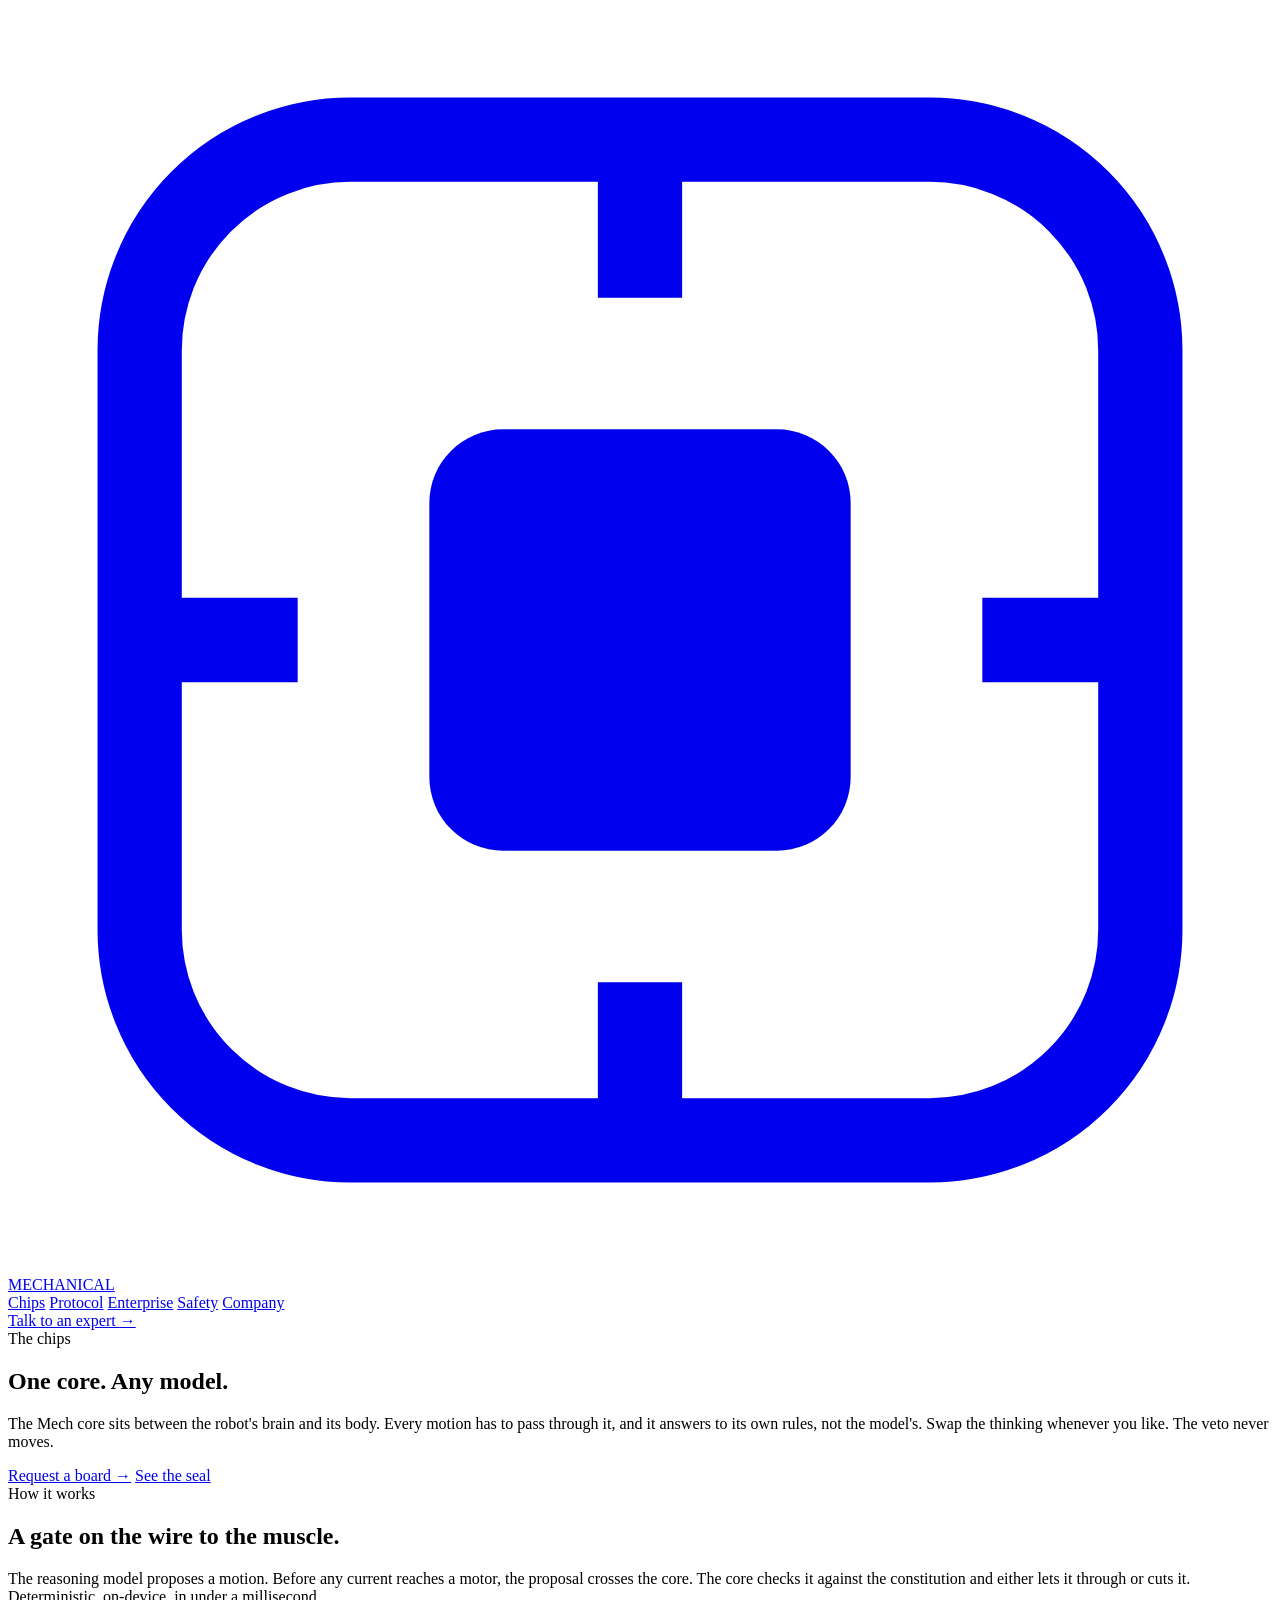
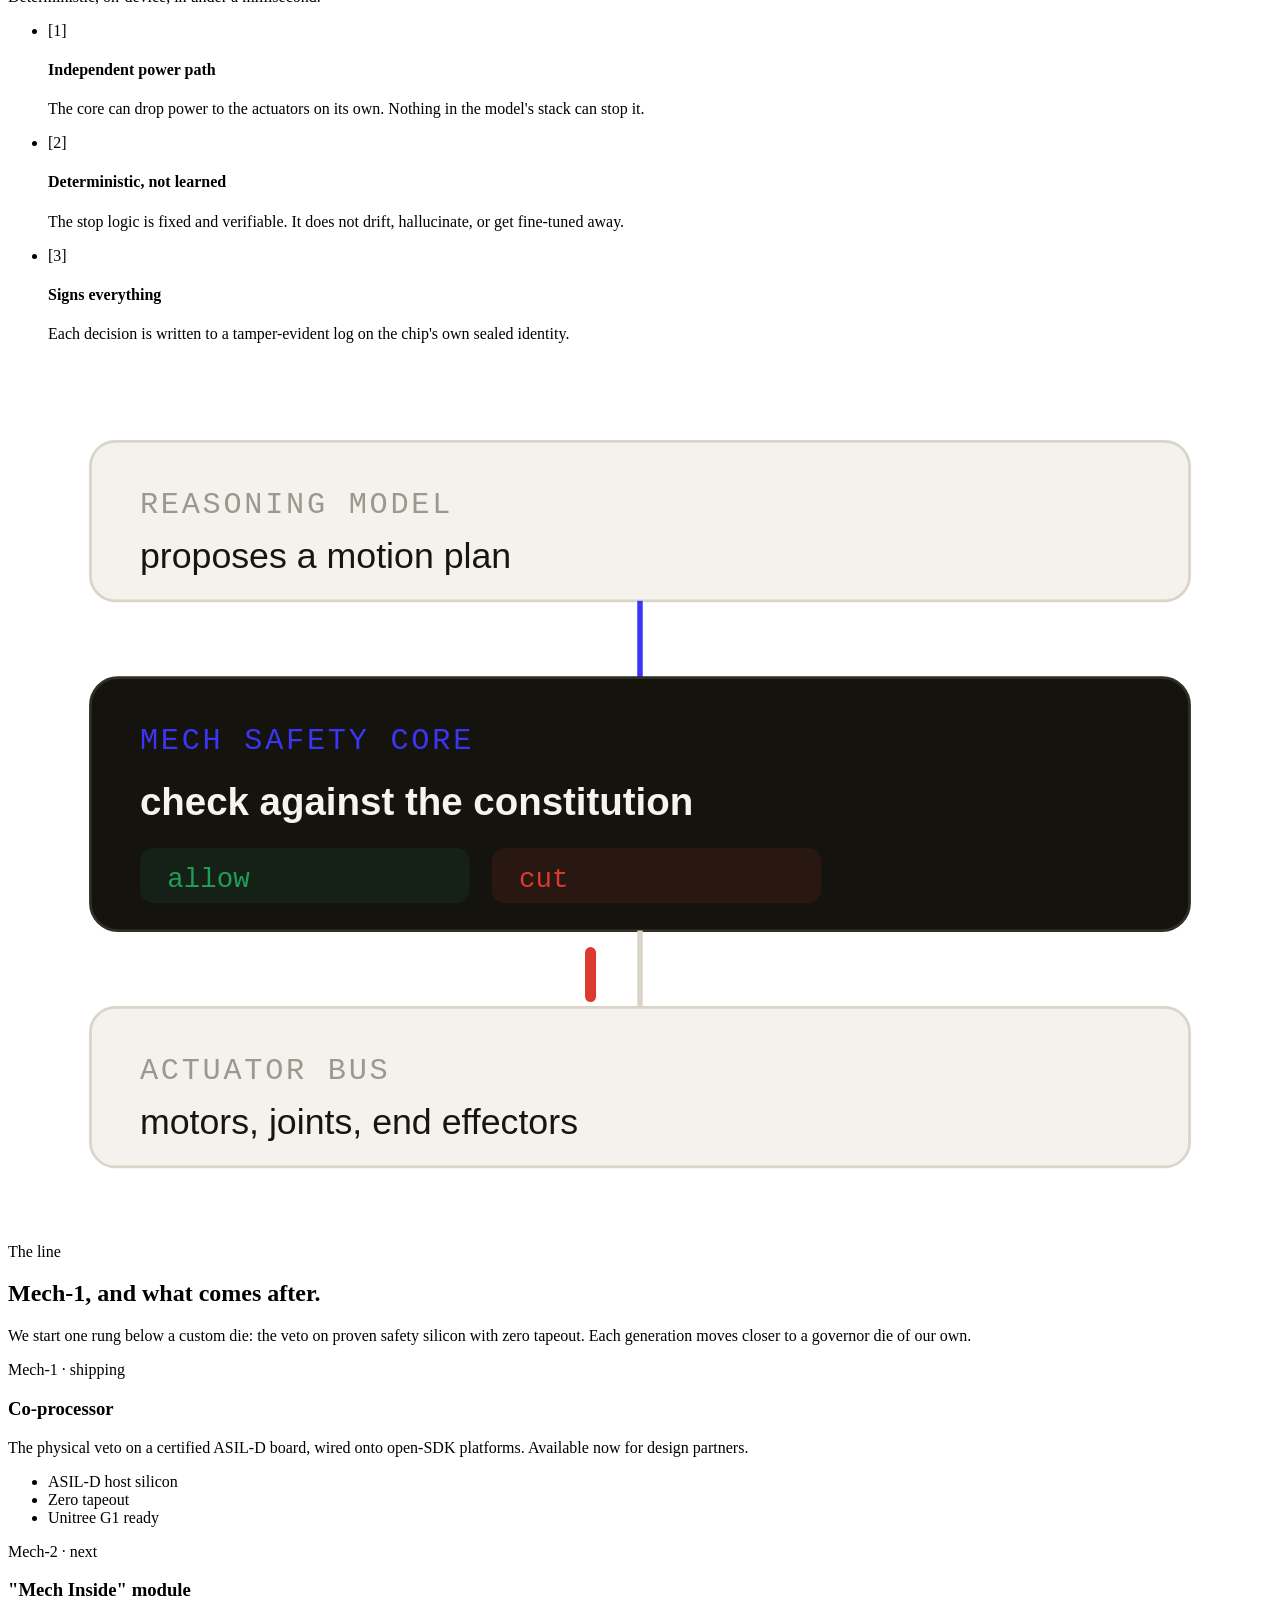
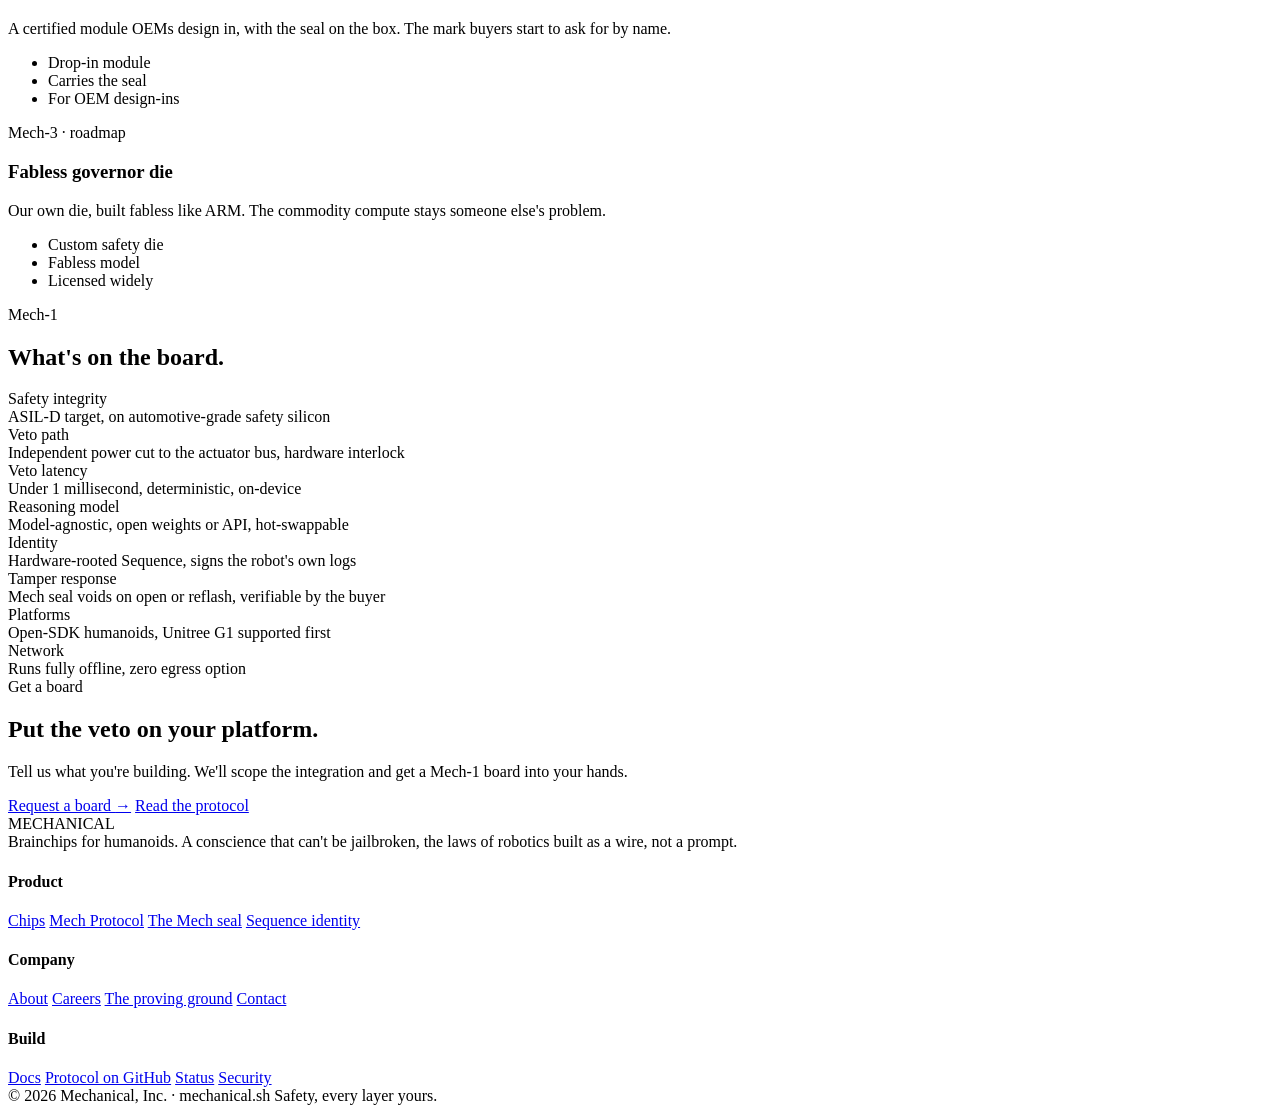
==== site/chips/index.html @ 5881404e "site: full multi-page Mechanical site (home, chips, protocol, safety, company) Restructure the singl" ====
<!DOCTYPE html>
<html lang="en">
<head>
<meta charset="utf-8" />
<meta name="viewport" content="width=device-width, initial-scale=1" />
<title>Mechanical · Chips</title>
<meta name="description" content="The Mech safety core gates the actuator bus and holds a physical veto over the robot. Bring any reasoning model. Shipped on certified ASIL-D silicon, headed for a fabless die." />
<link rel="preconnect" href="https://fonts.googleapis.com">
<link rel="preconnect" href="https://fonts.gstatic.com" crossorigin>
<link rel="stylesheet" href="/style.css">
</head>
<body>

<header id="hdr">
  <div class="wrap nav">
    <a class="brand" href="/">
      <svg class="mk" viewBox="0 0 24 24" fill="none" aria-hidden="true">
        <rect x="2.5" y="2.5" width="19" height="19" rx="4" stroke="currentColor" stroke-width="1.6"/>
        <rect x="8" y="8" width="8" height="8" rx="1.4" fill="currentColor"/>
        <path d="M12 2.5v3M12 18.5v3M2.5 12h3M18.5 12h3" stroke="currentColor" stroke-width="1.6"/>
      </svg>
      MECHANICAL
    </a>
    <nav class="navlinks">
      <a href="/chips/" aria-current="page">Chips</a>
      <a href="/protocol/">Protocol</a>
      <a href="/enterprise/">Enterprise</a>
      <a href="/safety/">Safety</a>
      <a href="/company/">Company</a>
    </nav>
    <div class="nav-right">
      <a class="btn btn-dark" href="/enterprise/#contact">Talk to an expert <span class="arw">&rarr;</span></a>
    </div>
  </div>
</header>

<main>
  <section class="hero">
    <div class="wrap">
      <span class="eyebrow">The chips</span>
      <h1>One core. Any model.</h1>
      <p class="lede">The Mech core sits between the robot's brain and its body. Every motion has to pass through it, and it answers to its own rules, not the model's. Swap the thinking whenever you like. The veto never moves.</p>
      <div class="btns">
        <a class="btn btn-dark" href="/enterprise/#contact">Request a board <span class="arw">&rarr;</span></a>
        <a class="btn btn-ghost" href="/safety/">See the seal</a>
      </div>
    </div>
  </section>

  <!-- HOW IT WORKS -->
  <section class="tight">
    <div class="wrap">
      <div class="split">
        <div class="col-text">
          <span class="eyebrow">How it works</span>
          <h2>A gate on the wire to the muscle.</h2>
          <p class="sub">The reasoning model proposes a motion. Before any current reaches a motor, the proposal crosses the core. The core checks it against the constitution and either lets it through or cuts it. Deterministic, on-device, in under a millisecond.</p>
          <ul class="feature-list">
            <li><span class="ic">[1]</span><div><h4>Independent power path</h4><p>The core can drop power to the actuators on its own. Nothing in the model's stack can stop it.</p></div></li>
            <li><span class="ic">[2]</span><div><h4>Deterministic, not learned</h4><p>The stop logic is fixed and verifiable. It does not drift, hallucinate, or get fine-tuned away.</p></div></li>
            <li><span class="ic">[3]</span><div><h4>Signs everything</h4><p>Each decision is written to a tamper-evident log on the chip's own sealed identity.</p></div></li>
          </ul>
        </div>
        <div class="col-mock">
          <div class="frame frame-pad">
            <svg viewBox="0 0 460 320" width="100%" role="img" aria-label="Block diagram of the Mech core gating the actuator bus.">
              <rect width="460" height="320" fill="#fff"/>
              <!-- model block -->
              <rect x="30" y="30" width="400" height="58" rx="9" fill="#F4F2EC" stroke="#DAD5C8"/>
              <text x="48" y="56" font-family="JetBrains Mono, monospace" font-size="11" letter-spacing="1" fill="#9B988E">REASONING MODEL</text>
              <text x="48" y="76" font-family="Inter, sans-serif" font-size="13" fill="#16150F">proposes a motion plan</text>
              <!-- arrow -->
              <line x1="230" y1="88" x2="230" y2="116" stroke="#3B35F5" stroke-width="2" class="flow-dash"/>
              <!-- core block -->
              <rect x="30" y="116" width="400" height="92" rx="10" fill="#14130E" stroke="#312E25"/>
              <text x="48" y="142" font-family="JetBrains Mono, monospace" font-size="11" letter-spacing="1" fill="#3B35F5">MECH SAFETY CORE</text>
              <text x="48" y="166" font-family="Inter, sans-serif" font-size="14" font-weight="700" fill="#F6F4EE">check against the constitution</text>
              <rect x="48" y="178" width="120" height="20" rx="5" fill="#1F9D571a"/><text x="58" y="192" font-family="JetBrains Mono, monospace" font-size="10" fill="#1F9D57">allow</text>
              <rect x="176" y="178" width="120" height="20" rx="5" fill="#DC3A2F1a"/><text x="186" y="192" font-family="JetBrains Mono, monospace" font-size="10" fill="#DC3A2F">cut</text>
              <!-- gated wire -->
              <line x1="230" y1="208" x2="230" y2="236" stroke="#DAD5C8" stroke-width="2"/>
              <rect x="210" y="214" width="4" height="20" rx="2" fill="#DC3A2F" class="veto-bar"/>
              <!-- actuators -->
              <rect x="30" y="236" width="400" height="58" rx="9" fill="#F4F2EC" stroke="#DAD5C8"/>
              <text x="48" y="262" font-family="JetBrains Mono, monospace" font-size="11" letter-spacing="1" fill="#9B988E">ACTUATOR BUS</text>
              <text x="48" y="282" font-family="Inter, sans-serif" font-size="13" fill="#16150F">motors, joints, end effectors</text>
            </svg>
          </div>
        </div>
      </div>
    </div>
  </section>

  <!-- THE LINE -->
  <section class="band-paper2">
    <div class="wrap">
      <div class="sec-head">
        <span class="eyebrow">The line</span>
        <h2>Mech-1, and what comes after.</h2>
        <p class="sub">We start one rung below a custom die: the veto on proven safety silicon with zero tapeout. Each generation moves closer to a governor die of our own.</p>
      </div>
      <div class="grid-3">
        <div class="cell">
          <div class="k">Mech-1 · shipping</div>
          <h3>Co-processor</h3>
          <p>The physical veto on a certified ASIL-D board, wired onto open-SDK platforms. Available now for design partners.</p>
          <ul><li>ASIL-D host silicon</li><li>Zero tapeout</li><li>Unitree G1 ready</li></ul>
        </div>
        <div class="cell">
          <div class="k">Mech-2 · next</div>
          <h3>"Mech Inside" module</h3>
          <p>A certified module OEMs design in, with the seal on the box. The mark buyers start to ask for by name.</p>
          <ul><li>Drop-in module</li><li>Carries the seal</li><li>For OEM design-ins</li></ul>
        </div>
        <div class="cell">
          <div class="k">Mech-3 · roadmap</div>
          <h3>Fabless governor die</h3>
          <p>Our own die, built fabless like ARM. The commodity compute stays someone else's problem.</p>
          <ul><li>Custom safety die</li><li>Fabless model</li><li>Licensed widely</li></ul>
        </div>
      </div>
    </div>
  </section>

  <!-- SPEC -->
  <section>
    <div class="wrap">
      <div class="sec-head">
        <span class="eyebrow">Mech-1</span>
        <h2>What's on the board.</h2>
      </div>
      <div class="spec">
        <div class="row"><div class="key">Safety integrity</div><div class="val">ASIL-D target, on automotive-grade safety silicon</div></div>
        <div class="row"><div class="key">Veto path</div><div class="val">Independent power cut to the actuator bus, hardware interlock</div></div>
        <div class="row"><div class="key">Veto latency</div><div class="val">Under 1 millisecond, deterministic, on-device</div></div>
        <div class="row"><div class="key">Reasoning model</div><div class="val">Model-agnostic, open weights or API, hot-swappable</div></div>
        <div class="row"><div class="key">Identity</div><div class="val">Hardware-rooted Sequence, signs the robot's own logs</div></div>
        <div class="row"><div class="key">Tamper response</div><div class="val">Mech seal voids on open or reflash, verifiable by the buyer</div></div>
        <div class="row"><div class="key">Platforms</div><div class="val">Open-SDK humanoids, Unitree G1 supported first</div></div>
        <div class="row"><div class="key">Network</div><div class="val">Runs fully offline, zero egress option</div></div>
      </div>
    </div>
  </section>

  <!-- CTA -->
  <section class="band-dark cta-band">
    <div class="wrap">
      <span class="eyebrow">Get a board</span>
      <h2>Put the veto on your platform.</h2>
      <p class="sub">Tell us what you're building. We'll scope the integration and get a Mech-1 board into your hands.</p>
      <div class="btns">
        <a class="btn btn-light" href="/enterprise/#contact">Request a board <span class="arw">&rarr;</span></a>
        <a class="btn btn-ondark" href="/protocol/">Read the protocol</a>
      </div>
    </div>
  </section>
</main>

<footer>
  <div class="wrap">
    <div class="foot-top">
      <div>
        <div class="brand">MECHANICAL</div>
        <div class="tag">Brainchips for humanoids. A conscience that can't be jailbroken, the laws of robotics built as a wire, not a prompt.</div>
      </div>
      <div>
        <h4>Product</h4>
        <a href="/chips/">Chips</a>
        <a href="/protocol/">Mech Protocol</a>
        <a href="/safety/">The Mech seal</a>
        <a href="/protocol/">Sequence identity</a>
      </div>
      <div>
        <h4>Company</h4>
        <a href="/company/">About</a>
        <a href="/company/#careers">Careers</a>
        <a href="/company/#proving-ground">The proving ground</a>
        <a href="mailto:enterprise@mechanical.sh">Contact</a>
      </div>
      <div>
        <h4>Build</h4>
        <a href="/protocol/">Docs</a>
        <a href="/protocol/">Protocol on GitHub</a>
        <a href="/company/">Status</a>
        <a href="/safety/">Security</a>
      </div>
    </div>
    <div class="foot-bottom">
      <span>© 2026 Mechanical, Inc. · mechanical.sh</span>
      <span>Safety, every layer yours.</span>
    </div>
  </div>
</footer>

<script src="/app.js" defer></script>
</body>
</html>
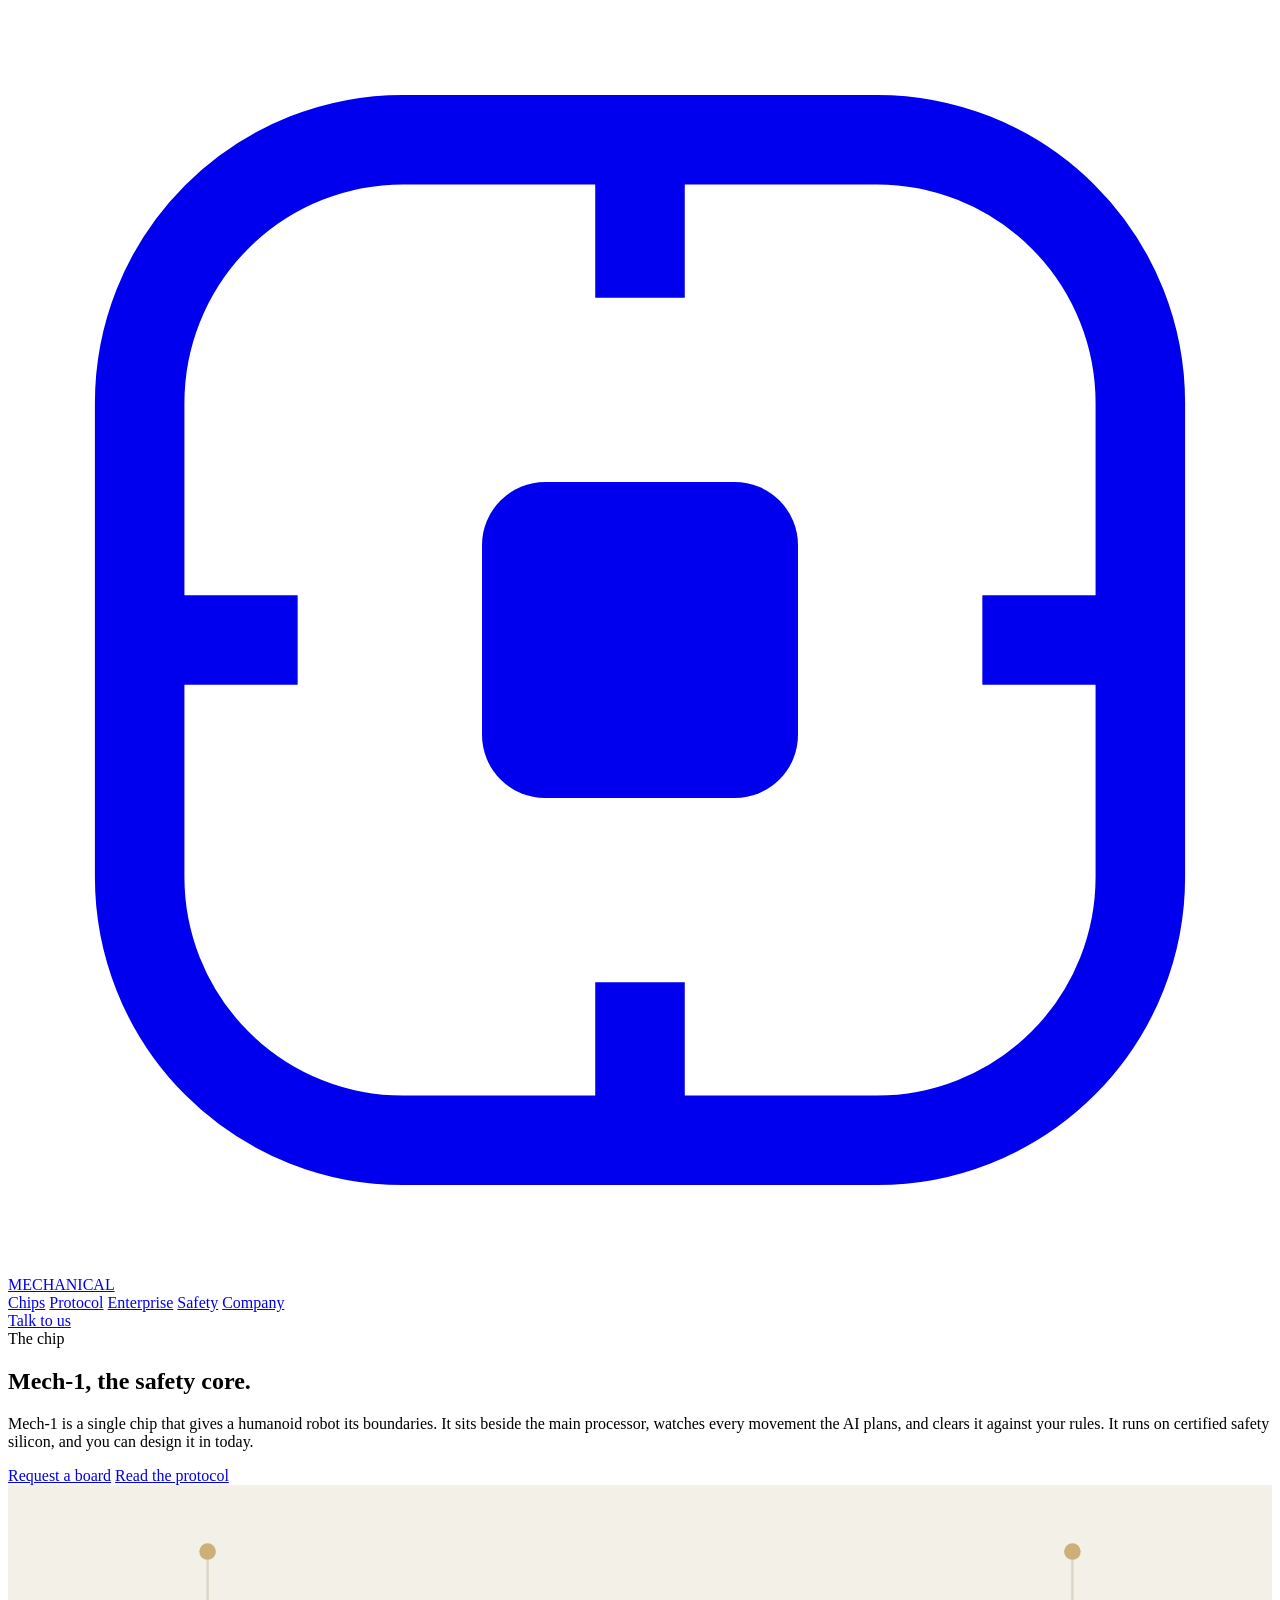
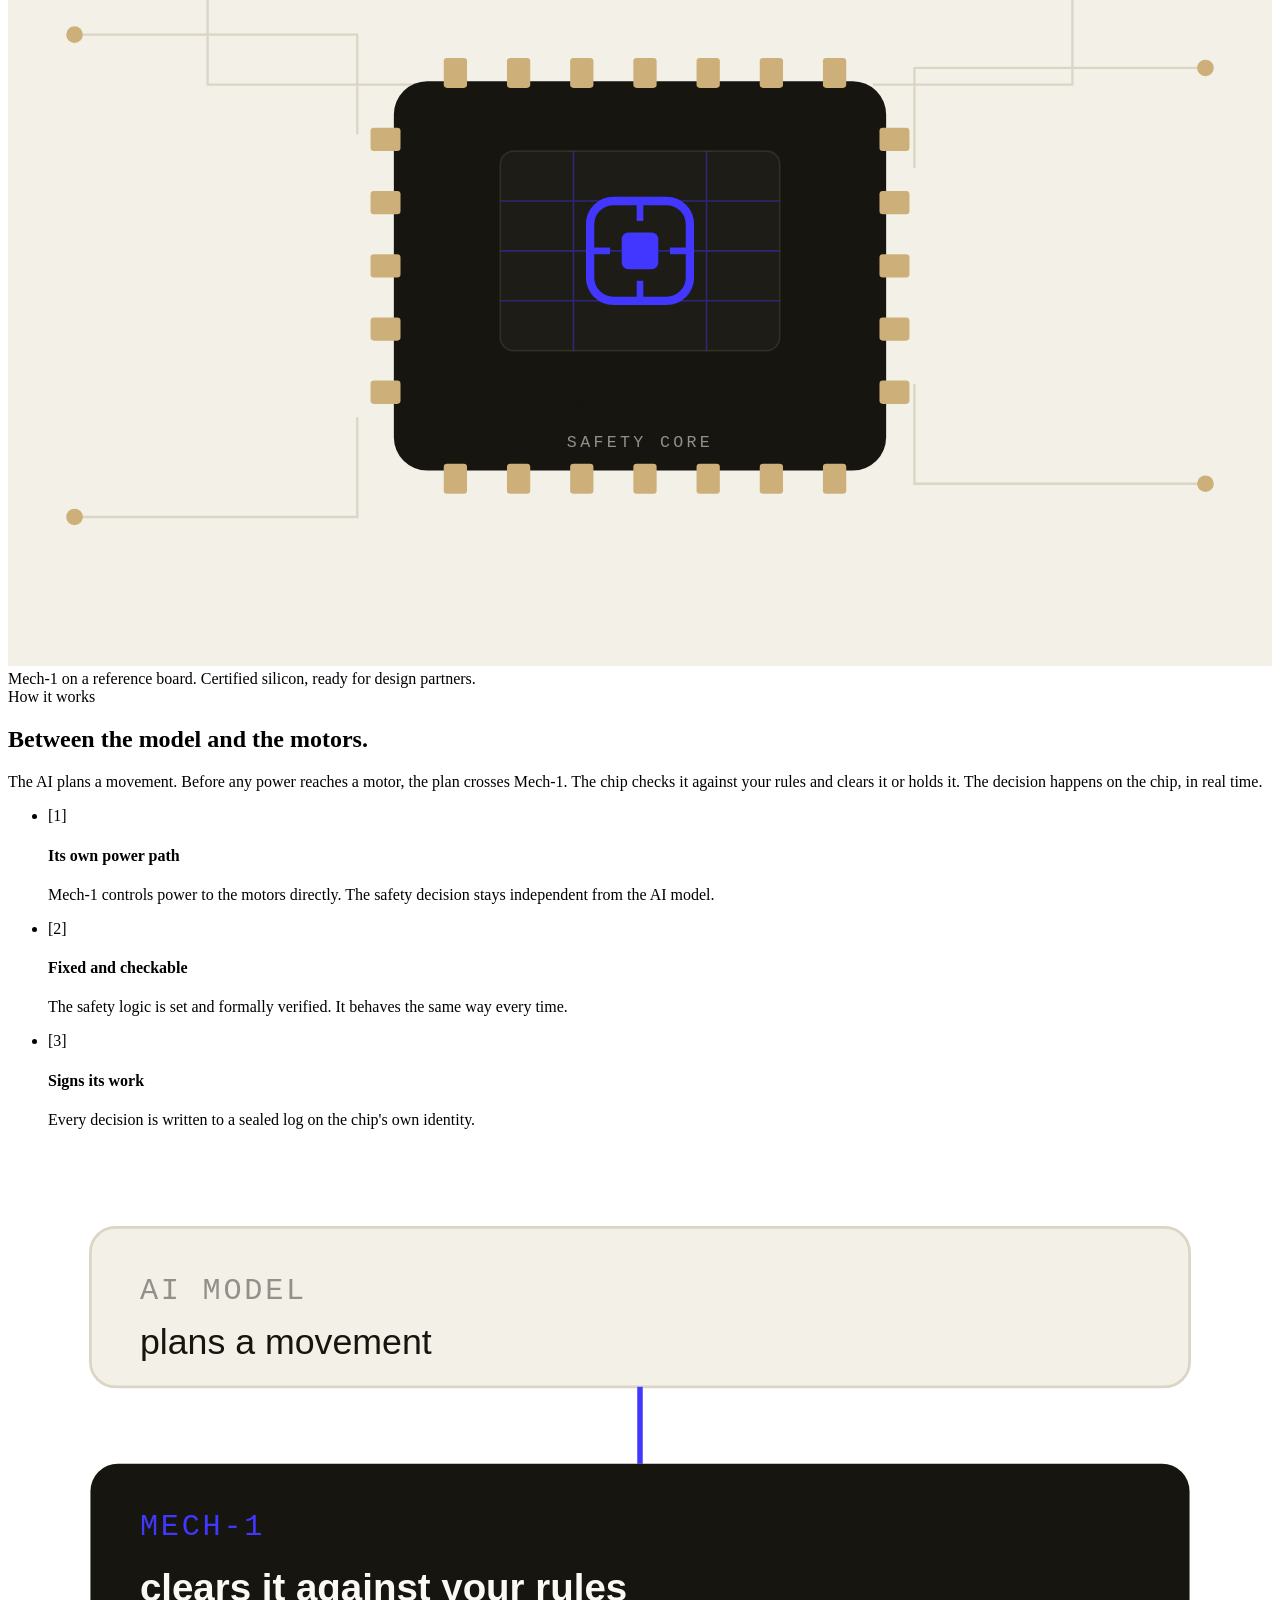
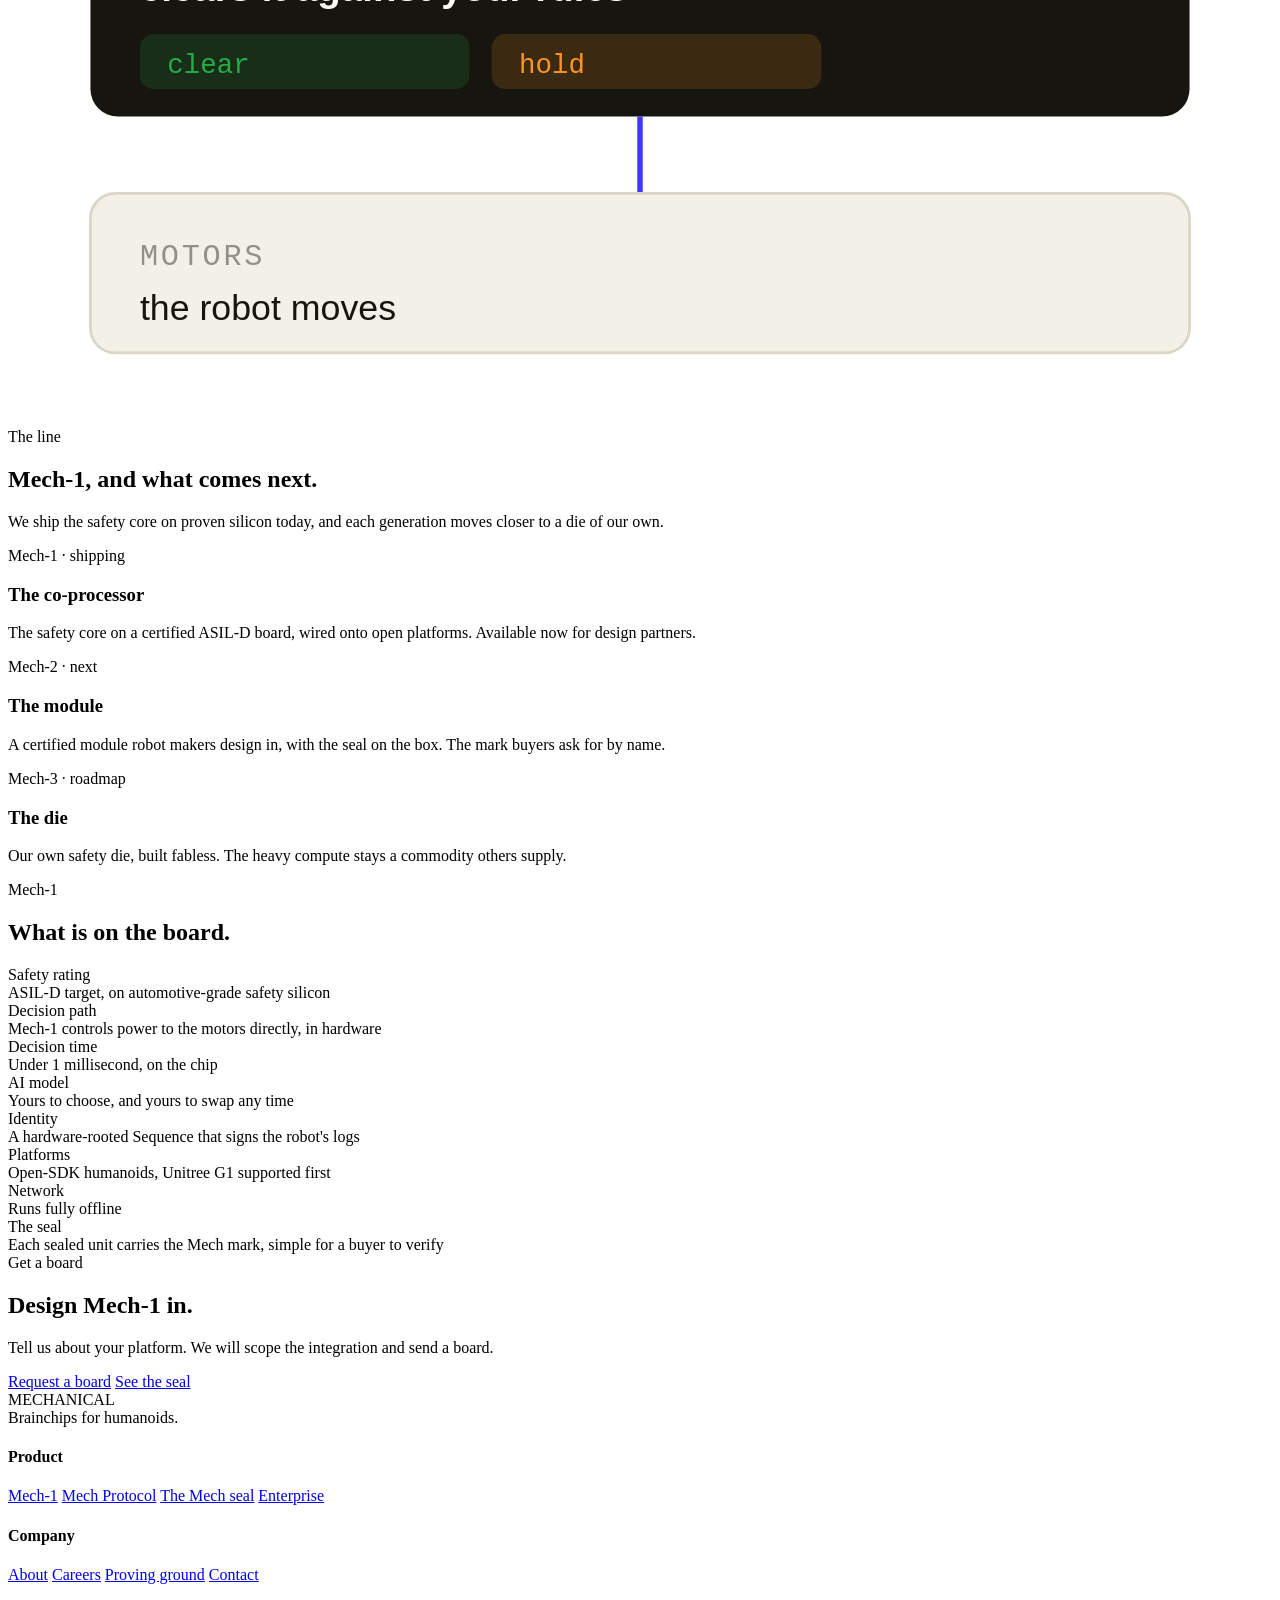
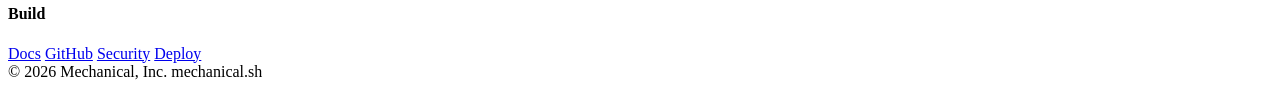
==== commit 62d48b65: "site: Ogilvy + hardware-first rewrite, poolside-true reskin, favicon Copy: cut hype and all negative" ====
--- a/site/chips/index.html
+++ b/site/chips/index.html
@@ -3,8 +3,9 @@
 <head>
 <meta charset="utf-8" />
 <meta name="viewport" content="width=device-width, initial-scale=1" />
-<title>Mechanical · Chips</title>
-<meta name="description" content="The Mech safety core gates the actuator bus and holds a physical veto over the robot. Bring any reasoning model. Shipped on certified ASIL-D silicon, headed for a fabless die." />
+<title>Mechanical · Mech-1</title>
+<meta name="description" content="Mech-1 is a safety chip for humanoid robots. It sits between the AI model and the motors, clears every movement against your rules, and decides on the chip in under a millisecond." />
+<link rel="icon" href="/favicon.svg" type="image/svg+xml">
 <link rel="preconnect" href="https://fonts.googleapis.com">
 <link rel="preconnect" href="https://fonts.gstatic.com" crossorigin>
 <link rel="stylesheet" href="/style.css">
@@ -15,9 +16,9 @@
   <div class="wrap nav">
     <a class="brand" href="/">
       <svg class="mk" viewBox="0 0 24 24" fill="none" aria-hidden="true">
-        <rect x="2.5" y="2.5" width="19" height="19" rx="4" stroke="currentColor" stroke-width="1.6"/>
-        <rect x="8" y="8" width="8" height="8" rx="1.4" fill="currentColor"/>
-        <path d="M12 2.5v3M12 18.5v3M2.5 12h3M18.5 12h3" stroke="currentColor" stroke-width="1.6"/>
+        <rect x="2.5" y="2.5" width="19" height="19" rx="5" stroke="currentColor" stroke-width="1.7"/>
+        <rect x="9" y="9" width="6" height="6" rx="1.2" fill="currentColor"/>
+        <path d="M12 2.5v3M12 18.5v3M2.5 12h3M18.5 12h3" stroke="currentColor" stroke-width="1.7"/>
       </svg>
       MECHANICAL
     </a>
@@ -29,20 +30,53 @@
       <a href="/company/">Company</a>
     </nav>
     <div class="nav-right">
-      <a class="btn btn-dark" href="/enterprise/#contact">Talk to an expert <span class="arw">&rarr;</span></a>
+      <a class="btn btn-accent btn-plus" href="/enterprise/#contact">Talk to us</a>
     </div>
   </div>
 </header>
 
 <main>
+  <!-- HERO: lead with Mech-1 + the chip -->
   <section class="hero">
     <div class="wrap">
-      <span class="eyebrow">The chips</span>
-      <h1>One core. Any model.</h1>
-      <p class="lede">The Mech core sits between the robot's brain and its body. Every motion has to pass through it, and it answers to its own rules, not the model's. Swap the thinking whenever you like. The veto never moves.</p>
+      <span class="eyebrow">The chip</span>
+      <h1>Mech-1, <span class="mut">the safety core.</span></h1>
+      <p class="lede">Mech-1 is a single chip that gives a humanoid robot its boundaries. It sits beside the main processor, watches every movement the AI plans, and clears it against your rules. It runs on certified safety silicon, and you can design it in today.</p>
       <div class="btns">
-        <a class="btn btn-dark" href="/enterprise/#contact">Request a board <span class="arw">&rarr;</span></a>
-        <a class="btn btn-ghost" href="/safety/">See the seal</a>
+        <a class="btn btn-accent btn-plus" href="/enterprise/#contact">Request a board</a>
+        <a class="btn btn-ghost" href="/protocol/">Read the protocol</a>
+      </div>
+
+      <div class="figure reveal">
+        <div class="frame">
+          <svg class="chip-svg" viewBox="0 0 760 470" role="img" aria-label="The Mech-1 safety chip on a board.">
+            <rect width="760" height="470" fill="#F3F0E7"/>
+            <g stroke="#DBD5C6" stroke-width="1.4" fill="none">
+              <path d="M40 90 H210 V150"/><path d="M40 380 H210 V320"/><path d="M720 110 H545 V170"/><path d="M720 360 H545 V300"/><path d="M120 40 V120 H250"/><path d="M640 40 V120 H520"/>
+            </g>
+            <g fill="#CDB079"><circle cx="40" cy="90" r="5"/><circle cx="40" cy="380" r="5"/><circle cx="720" cy="110" r="5"/><circle cx="720" cy="360" r="5"/><circle cx="120" cy="40" r="5"/><circle cx="640" cy="40" r="5"/></g>
+            <rect x="232" y="118" width="296" height="234" rx="20" fill="#16150F"/>
+            <g fill="#CDB079">
+              <rect x="262" y="104" width="14" height="18" rx="2"/><rect x="300" y="104" width="14" height="18" rx="2"/><rect x="338" y="104" width="14" height="18" rx="2"/><rect x="376" y="104" width="14" height="18" rx="2"/><rect x="414" y="104" width="14" height="18" rx="2"/><rect x="452" y="104" width="14" height="18" rx="2"/><rect x="490" y="104" width="14" height="18" rx="2"/>
+              <rect x="262" y="348" width="14" height="18" rx="2"/><rect x="300" y="348" width="14" height="18" rx="2"/><rect x="338" y="348" width="14" height="18" rx="2"/><rect x="376" y="348" width="14" height="18" rx="2"/><rect x="414" y="348" width="14" height="18" rx="2"/><rect x="452" y="348" width="14" height="18" rx="2"/><rect x="490" y="348" width="14" height="18" rx="2"/>
+              <rect x="218" y="146" width="18" height="14" rx="2"/><rect x="218" y="184" width="18" height="14" rx="2"/><rect x="218" y="222" width="18" height="14" rx="2"/><rect x="218" y="260" width="18" height="14" rx="2"/><rect x="218" y="298" width="18" height="14" rx="2"/>
+              <rect x="524" y="146" width="18" height="14" rx="2"/><rect x="524" y="184" width="18" height="14" rx="2"/><rect x="524" y="222" width="18" height="14" rx="2"/><rect x="524" y="260" width="18" height="14" rx="2"/><rect x="524" y="298" width="18" height="14" rx="2"/>
+            </g>
+            <rect x="296" y="160" width="168" height="120" rx="8" fill="#1E1C16" stroke="#322E24"/>
+            <g class="scan" stroke="#4137FF" stroke-width="1" opacity=".4">
+              <line x1="296" y1="190" x2="464" y2="190"/><line x1="296" y1="220" x2="464" y2="220"/><line x1="296" y1="250" x2="464" y2="250"/>
+              <line x1="340" y1="160" x2="340" y2="280"/><line x1="420" y1="160" x2="420" y2="280"/>
+            </g>
+            <g transform="translate(380,220)">
+              <rect x="-30" y="-30" width="60" height="60" rx="14" fill="none" stroke="#4137FF" stroke-width="5"/>
+              <rect x="-11" y="-11" width="22" height="22" rx="4" fill="#4137FF"/>
+              <g stroke="#4137FF" stroke-width="4"><path d="M0 -30 V-18"/><path d="M0 30 V18"/><path d="M-30 0 H-18"/><path d="M30 0 H18"/></g>
+            </g>
+            <text x="380" y="318" text-anchor="middle" font-family="JetBrains Mono, monospace" font-size="17" letter-spacing="3" fill="#16150F">MECH-1</text>
+            <text x="380" y="338" text-anchor="middle" font-family="JetBrains Mono, monospace" font-size="10" letter-spacing="2" fill="#93908B">SAFETY CORE</text>
+          </svg>
+        </div>
+        <div class="cap">Mech-1 on a reference board. Certified silicon, ready for design partners.</div>
       </div>
     </div>
   </section>
@@ -53,37 +87,31 @@
       <div class="split">
         <div class="col-text">
           <span class="eyebrow">How it works</span>
-          <h2>A gate on the wire to the muscle.</h2>
-          <p class="sub">The reasoning model proposes a motion. Before any current reaches a motor, the proposal crosses the core. The core checks it against the constitution and either lets it through or cuts it. Deterministic, on-device, in under a millisecond.</p>
+          <h2>Between the model and the motors.</h2>
+          <p class="sub">The AI plans a movement. Before any power reaches a motor, the plan crosses Mech-1. The chip checks it against your rules and clears it or holds it. The decision happens on the chip, in real time.</p>
           <ul class="feature-list">
-            <li><span class="ic">[1]</span><div><h4>Independent power path</h4><p>The core can drop power to the actuators on its own. Nothing in the model's stack can stop it.</p></div></li>
-            <li><span class="ic">[2]</span><div><h4>Deterministic, not learned</h4><p>The stop logic is fixed and verifiable. It does not drift, hallucinate, or get fine-tuned away.</p></div></li>
-            <li><span class="ic">[3]</span><div><h4>Signs everything</h4><p>Each decision is written to a tamper-evident log on the chip's own sealed identity.</p></div></li>
+            <li><span class="ic">[1]</span><div><h4>Its own power path</h4><p>Mech-1 controls power to the motors directly. The safety decision stays independent from the AI model.</p></div></li>
+            <li><span class="ic">[2]</span><div><h4>Fixed and checkable</h4><p>The safety logic is set and formally verified. It behaves the same way every time.</p></div></li>
+            <li><span class="ic">[3]</span><div><h4>Signs its work</h4><p>Every decision is written to a sealed log on the chip's own identity.</p></div></li>
           </ul>
         </div>
         <div class="col-mock">
           <div class="frame frame-pad">
-            <svg viewBox="0 0 460 320" width="100%" role="img" aria-label="Block diagram of the Mech core gating the actuator bus.">
+            <svg viewBox="0 0 460 320" width="100%" role="img" aria-label="Block diagram. The AI model proposes a movement, Mech-1 clears it, then power reaches the motors.">
               <rect width="460" height="320" fill="#fff"/>
-              <!-- model block -->
-              <rect x="30" y="30" width="400" height="58" rx="9" fill="#F4F2EC" stroke="#DAD5C8"/>
-              <text x="48" y="56" font-family="JetBrains Mono, monospace" font-size="11" letter-spacing="1" fill="#9B988E">REASONING MODEL</text>
-              <text x="48" y="76" font-family="Inter, sans-serif" font-size="13" fill="#16150F">proposes a motion plan</text>
-              <!-- arrow -->
-              <line x1="230" y1="88" x2="230" y2="116" stroke="#3B35F5" stroke-width="2" class="flow-dash"/>
-              <!-- core block -->
-              <rect x="30" y="116" width="400" height="92" rx="10" fill="#14130E" stroke="#312E25"/>
-              <text x="48" y="142" font-family="JetBrains Mono, monospace" font-size="11" letter-spacing="1" fill="#3B35F5">MECH SAFETY CORE</text>
-              <text x="48" y="166" font-family="Inter, sans-serif" font-size="14" font-weight="700" fill="#F6F4EE">check against the constitution</text>
-              <rect x="48" y="178" width="120" height="20" rx="5" fill="#1F9D571a"/><text x="58" y="192" font-family="JetBrains Mono, monospace" font-size="10" fill="#1F9D57">allow</text>
-              <rect x="176" y="178" width="120" height="20" rx="5" fill="#DC3A2F1a"/><text x="186" y="192" font-family="JetBrains Mono, monospace" font-size="10" fill="#DC3A2F">cut</text>
-              <!-- gated wire -->
-              <line x1="230" y1="208" x2="230" y2="236" stroke="#DAD5C8" stroke-width="2"/>
-              <rect x="210" y="214" width="4" height="20" rx="2" fill="#DC3A2F" class="veto-bar"/>
-              <!-- actuators -->
-              <rect x="30" y="236" width="400" height="58" rx="9" fill="#F4F2EC" stroke="#DAD5C8"/>
-              <text x="48" y="262" font-family="JetBrains Mono, monospace" font-size="11" letter-spacing="1" fill="#9B988E">ACTUATOR BUS</text>
-              <text x="48" y="282" font-family="Inter, sans-serif" font-size="13" fill="#16150F">motors, joints, end effectors</text>
+              <rect x="30" y="30" width="400" height="58" rx="9" fill="#F3F0E7" stroke="#DBD5C6"/>
+              <text x="48" y="56" font-family="JetBrains Mono, monospace" font-size="11" letter-spacing="1" fill="#93908B">AI MODEL</text>
+              <text x="48" y="76" font-family="Inter, sans-serif" font-size="13" fill="#16150F">plans a movement</text>
+              <line x1="230" y1="88" x2="230" y2="116" stroke="#4137FF" stroke-width="2" class="flow-dash"/>
+              <rect x="30" y="116" width="400" height="92" rx="10" fill="#16150F"/>
+              <text x="48" y="142" font-family="JetBrains Mono, monospace" font-size="11" letter-spacing="1" fill="#4137FF">MECH-1</text>
+              <text x="48" y="166" font-family="Inter, sans-serif" font-size="14" font-weight="600" fill="#FBF9F4">clears it against your rules</text>
+              <rect x="48" y="178" width="120" height="20" rx="5" fill="rgba(37,172,71,.16)"/><text x="58" y="192" font-family="JetBrains Mono, monospace" font-size="10" fill="#25AC47">clear</text>
+              <rect x="176" y="178" width="120" height="20" rx="5" fill="rgba(255,148,34,.16)"/><text x="186" y="192" font-family="JetBrains Mono, monospace" font-size="10" fill="#FF9422">hold</text>
+              <line x1="230" y1="208" x2="230" y2="236" stroke="#4137FF" stroke-width="2" class="flow-dash"/>
+              <rect x="30" y="236" width="400" height="58" rx="9" fill="#F3F0E7" stroke="#DBD5C6"/>
+              <text x="48" y="262" font-family="JetBrains Mono, monospace" font-size="11" letter-spacing="1" fill="#93908B">MOTORS</text>
+              <text x="48" y="282" font-family="Inter, sans-serif" font-size="13" fill="#16150F">the robot moves</text>
             </svg>
           </div>
         </div>
@@ -96,27 +124,24 @@
     <div class="wrap">
       <div class="sec-head">
         <span class="eyebrow">The line</span>
-        <h2>Mech-1, and what comes after.</h2>
-        <p class="sub">We start one rung below a custom die: the veto on proven safety silicon with zero tapeout. Each generation moves closer to a governor die of our own.</p>
+        <h2>Mech-1, and what comes next.</h2>
+        <p class="sub">We ship the safety core on proven silicon today, and each generation moves closer to a die of our own.</p>
       </div>
       <div class="grid-3">
         <div class="cell">
           <div class="k">Mech-1 · shipping</div>
-          <h3>Co-processor</h3>
-          <p>The physical veto on a certified ASIL-D board, wired onto open-SDK platforms. Available now for design partners.</p>
-          <ul><li>ASIL-D host silicon</li><li>Zero tapeout</li><li>Unitree G1 ready</li></ul>
+          <h3>The co-processor</h3>
+          <p>The safety core on a certified ASIL-D board, wired onto open platforms. Available now for design partners.</p>
         </div>
         <div class="cell">
           <div class="k">Mech-2 · next</div>
-          <h3>"Mech Inside" module</h3>
-          <p>A certified module OEMs design in, with the seal on the box. The mark buyers start to ask for by name.</p>
-          <ul><li>Drop-in module</li><li>Carries the seal</li><li>For OEM design-ins</li></ul>
+          <h3>The module</h3>
+          <p>A certified module robot makers design in, with the seal on the box. The mark buyers ask for by name.</p>
         </div>
         <div class="cell">
           <div class="k">Mech-3 · roadmap</div>
-          <h3>Fabless governor die</h3>
-          <p>Our own die, built fabless like ARM. The commodity compute stays someone else's problem.</p>
-          <ul><li>Custom safety die</li><li>Fabless model</li><li>Licensed widely</li></ul>
+          <h3>The die</h3>
+          <p>Our own safety die, built fabless. The heavy compute stays a commodity others supply.</p>
         </div>
       </div>
     </div>
@@ -127,30 +152,30 @@
     <div class="wrap">
       <div class="sec-head">
         <span class="eyebrow">Mech-1</span>
-        <h2>What's on the board.</h2>
+        <h2>What is on the board.</h2>
       </div>
       <div class="spec">
-        <div class="row"><div class="key">Safety integrity</div><div class="val">ASIL-D target, on automotive-grade safety silicon</div></div>
-        <div class="row"><div class="key">Veto path</div><div class="val">Independent power cut to the actuator bus, hardware interlock</div></div>
-        <div class="row"><div class="key">Veto latency</div><div class="val">Under 1 millisecond, deterministic, on-device</div></div>
-        <div class="row"><div class="key">Reasoning model</div><div class="val">Model-agnostic, open weights or API, hot-swappable</div></div>
-        <div class="row"><div class="key">Identity</div><div class="val">Hardware-rooted Sequence, signs the robot's own logs</div></div>
-        <div class="row"><div class="key">Tamper response</div><div class="val">Mech seal voids on open or reflash, verifiable by the buyer</div></div>
+        <div class="row"><div class="key">Safety rating</div><div class="val">ASIL-D target, on automotive-grade safety silicon</div></div>
+        <div class="row"><div class="key">Decision path</div><div class="val">Mech-1 controls power to the motors directly, in hardware</div></div>
+        <div class="row"><div class="key">Decision time</div><div class="val">Under 1 millisecond, on the chip</div></div>
+        <div class="row"><div class="key">AI model</div><div class="val">Yours to choose, and yours to swap any time</div></div>
+        <div class="row"><div class="key">Identity</div><div class="val">A hardware-rooted Sequence that signs the robot's logs</div></div>
         <div class="row"><div class="key">Platforms</div><div class="val">Open-SDK humanoids, Unitree G1 supported first</div></div>
-        <div class="row"><div class="key">Network</div><div class="val">Runs fully offline, zero egress option</div></div>
+        <div class="row"><div class="key">Network</div><div class="val">Runs fully offline</div></div>
+        <div class="row"><div class="key">The seal</div><div class="val">Each sealed unit carries the Mech mark, simple for a buyer to verify</div></div>
       </div>
     </div>
   </section>
 
   <!-- CTA -->
-  <section class="band-dark cta-band">
+  <section class="band-accent cta-band">
     <div class="wrap">
       <span class="eyebrow">Get a board</span>
-      <h2>Put the veto on your platform.</h2>
-      <p class="sub">Tell us what you're building. We'll scope the integration and get a Mech-1 board into your hands.</p>
+      <h2>Design Mech-1 in.</h2>
+      <p class="sub">Tell us about your platform. We will scope the integration and send a board.</p>
       <div class="btns">
-        <a class="btn btn-light" href="/enterprise/#contact">Request a board <span class="arw">&rarr;</span></a>
-        <a class="btn btn-ondark" href="/protocol/">Read the protocol</a>
+        <a class="btn btn-light btn-plus" href="/enterprise/#contact">Request a board</a>
+        <a class="btn btn-ghost" href="/safety/">See the seal</a>
       </div>
     </div>
   </section>
@@ -161,33 +186,33 @@
     <div class="foot-top">
       <div>
         <div class="brand">MECHANICAL</div>
-        <div class="tag">Brainchips for humanoids. A conscience that can't be jailbroken, the laws of robotics built as a wire, not a prompt.</div>
+        <div class="tag">Brainchips for humanoids.</div>
       </div>
       <div>
         <h4>Product</h4>
-        <a href="/chips/">Chips</a>
+        <a href="/chips/">Mech-1</a>
         <a href="/protocol/">Mech Protocol</a>
         <a href="/safety/">The Mech seal</a>
-        <a href="/protocol/">Sequence identity</a>
+        <a href="/enterprise/">Enterprise</a>
       </div>
       <div>
         <h4>Company</h4>
         <a href="/company/">About</a>
         <a href="/company/#careers">Careers</a>
-        <a href="/company/#proving-ground">The proving ground</a>
-        <a href="mailto:enterprise@mechanical.sh">Contact</a>
+        <a href="/company/#proving-ground">Proving ground</a>
+        <a href="mailto:hello@mechanical.sh">Contact</a>
       </div>
       <div>
         <h4>Build</h4>
         <a href="/protocol/">Docs</a>
-        <a href="/protocol/">Protocol on GitHub</a>
-        <a href="/company/">Status</a>
+        <a href="/protocol/">GitHub</a>
         <a href="/safety/">Security</a>
+        <a href="/enterprise/">Deploy</a>
       </div>
     </div>
     <div class="foot-bottom">
-      <span>© 2026 Mechanical, Inc. · mechanical.sh</span>
-      <span>Safety, every layer yours.</span>
+      <span>© 2026 Mechanical, Inc.</span>
+      <span>mechanical.sh</span>
     </div>
   </div>
 </footer>
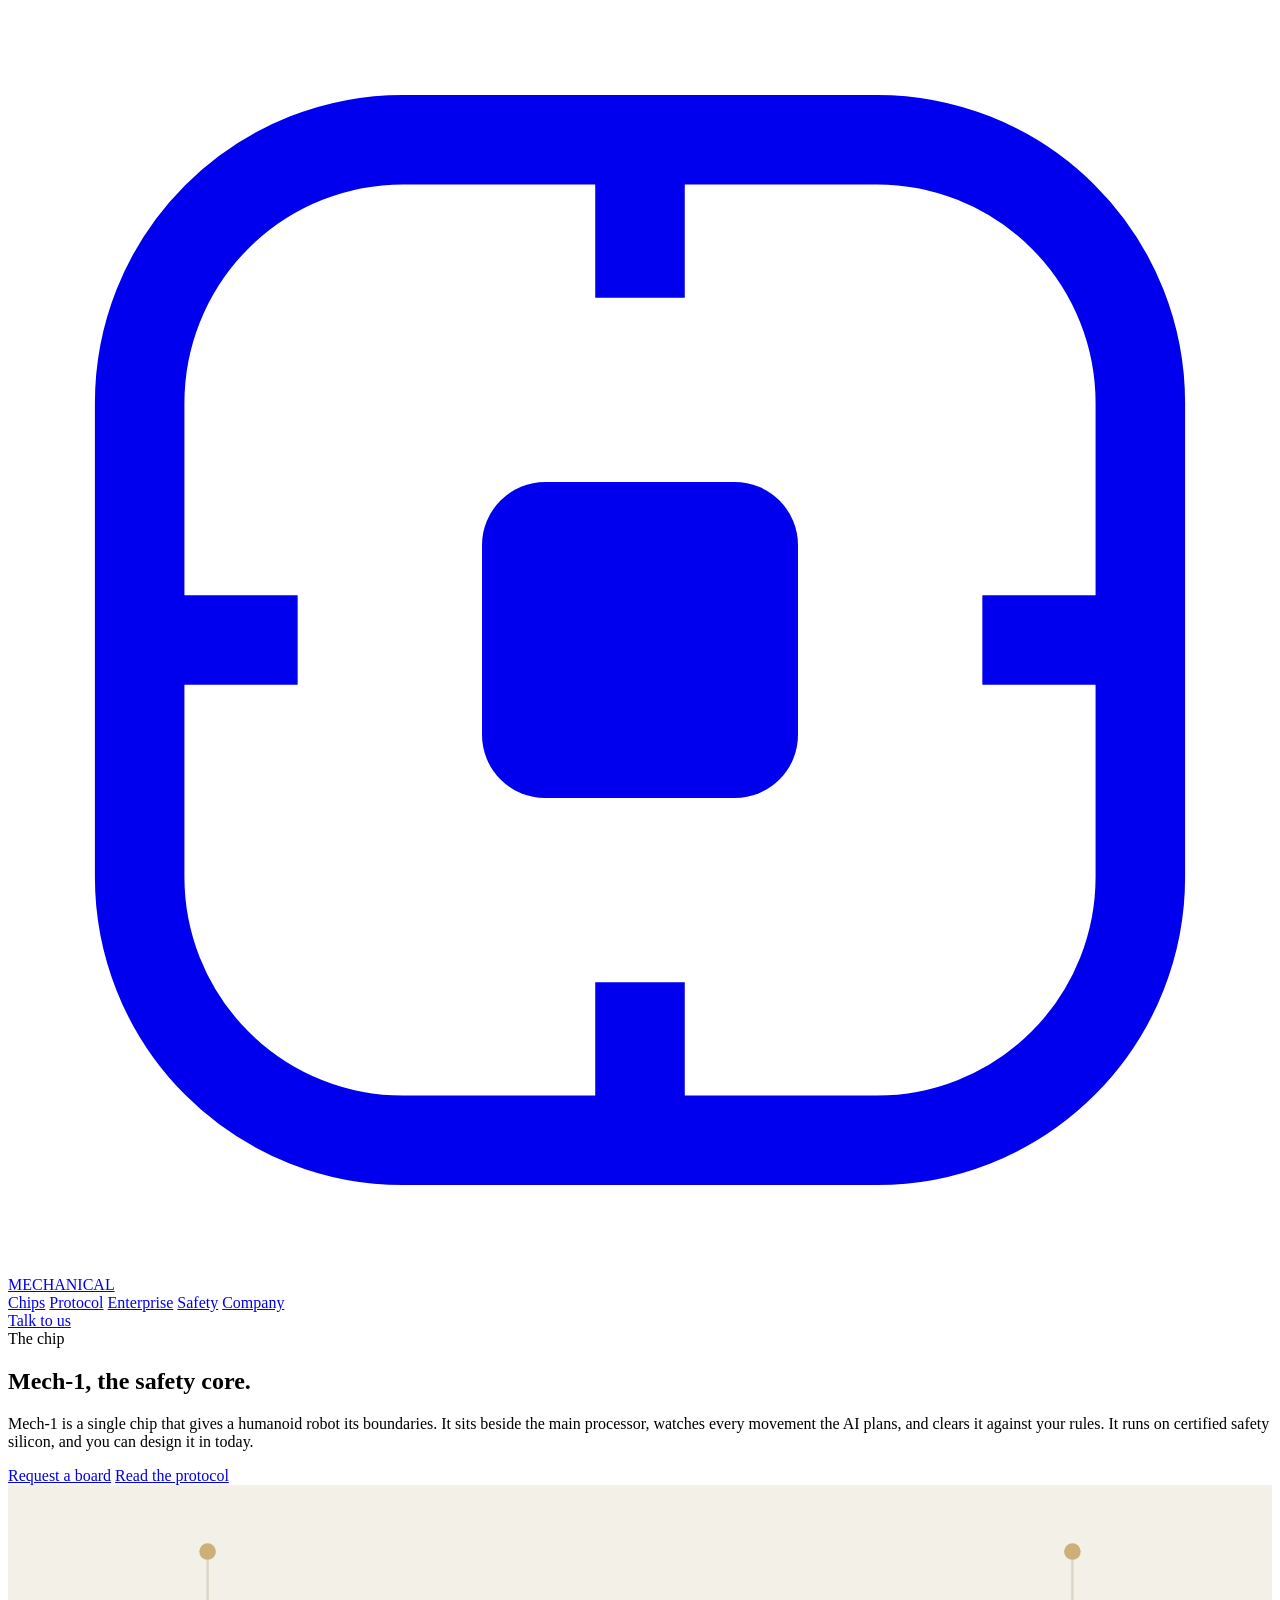
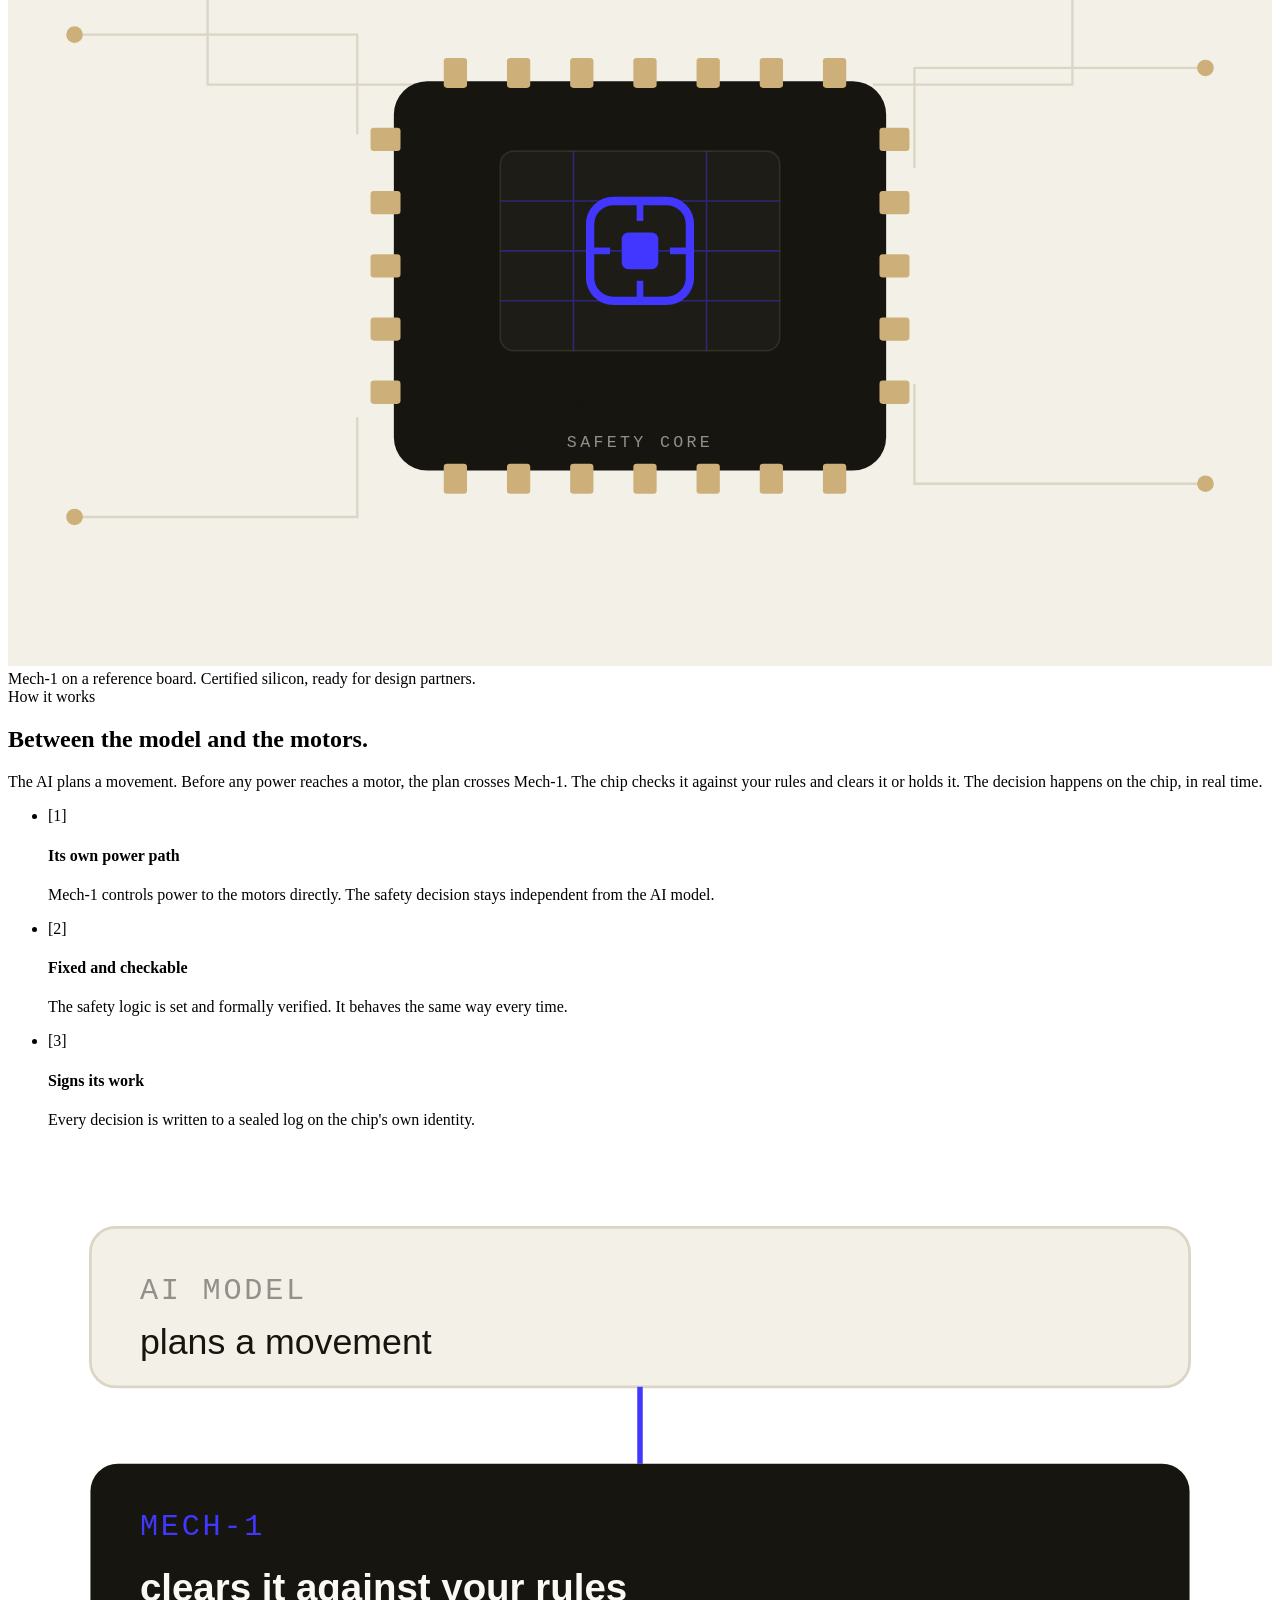
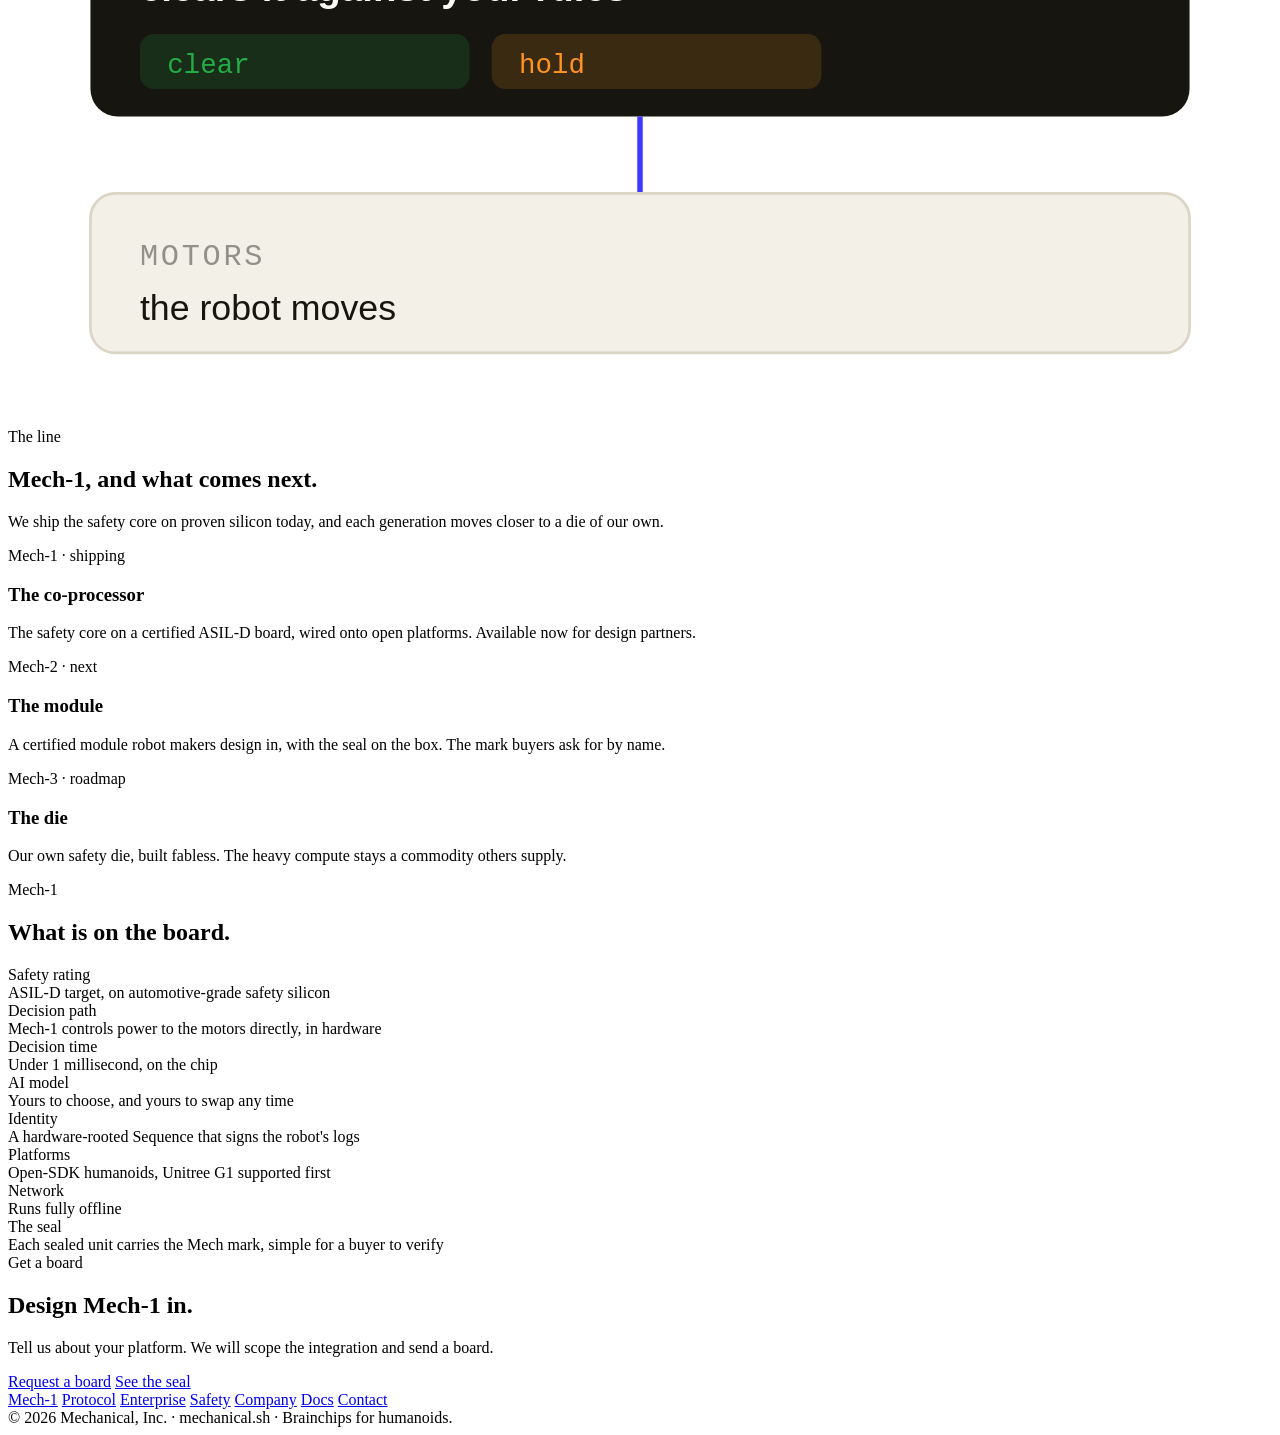
==== commit 482128ca: "site: nav is a fixed left sidebar (matches poolside), footer echoes it Convert the top bar to a fixe" ====
--- a/site/chips/index.html
+++ b/site/chips/index.html
@@ -182,38 +182,17 @@
 </main>
 
 <footer>
-  <div class="wrap">
-    <div class="foot-top">
-      <div>
-        <div class="brand">MECHANICAL</div>
-        <div class="tag">Brainchips for humanoids.</div>
-      </div>
-      <div>
-        <h4>Product</h4>
-        <a href="/chips/">Mech-1</a>
-        <a href="/protocol/">Mech Protocol</a>
-        <a href="/safety/">The Mech seal</a>
-        <a href="/enterprise/">Enterprise</a>
-      </div>
-      <div>
-        <h4>Company</h4>
-        <a href="/company/">About</a>
-        <a href="/company/#careers">Careers</a>
-        <a href="/company/#proving-ground">Proving ground</a>
-        <a href="mailto:hello@mechanical.sh">Contact</a>
-      </div>
-      <div>
-        <h4>Build</h4>
-        <a href="/protocol/">Docs</a>
-        <a href="/protocol/">GitHub</a>
-        <a href="/safety/">Security</a>
-        <a href="/enterprise/">Deploy</a>
-      </div>
-    </div>
-    <div class="foot-bottom">
-      <span>© 2026 Mechanical, Inc.</span>
-      <span>mechanical.sh</span>
-    </div>
+  <div class="foot-inner">
+    <nav class="foot-links">
+      <a href="/chips/">Mech-1</a>
+      <a href="/protocol/">Protocol</a>
+      <a href="/enterprise/">Enterprise</a>
+      <a href="/safety/">Safety</a>
+      <a href="/company/">Company</a>
+      <a href="/protocol/">Docs</a>
+      <a href="mailto:hello@mechanical.sh">Contact</a>
+    </nav>
+    <div class="foot-meta">© 2026 Mechanical, Inc. · mechanical.sh · Brainchips for humanoids.</div>
   </div>
 </footer>
 
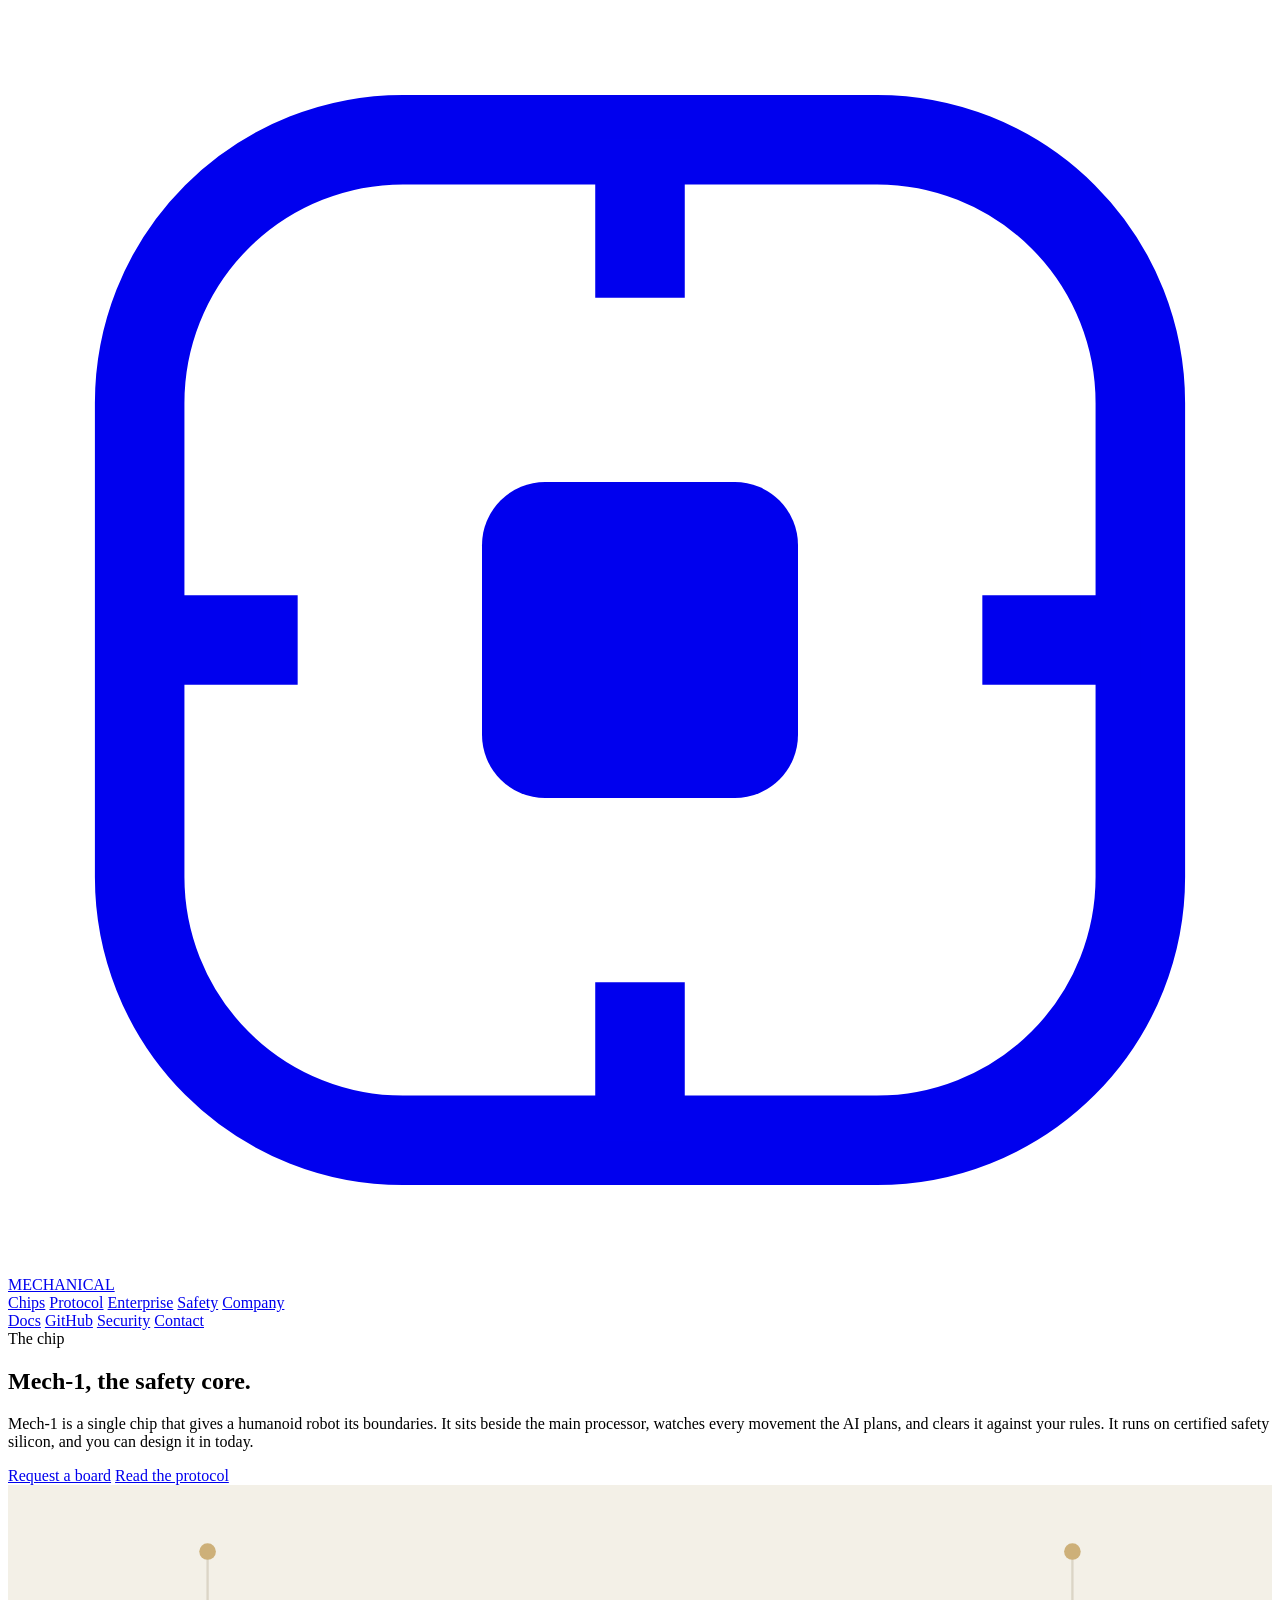
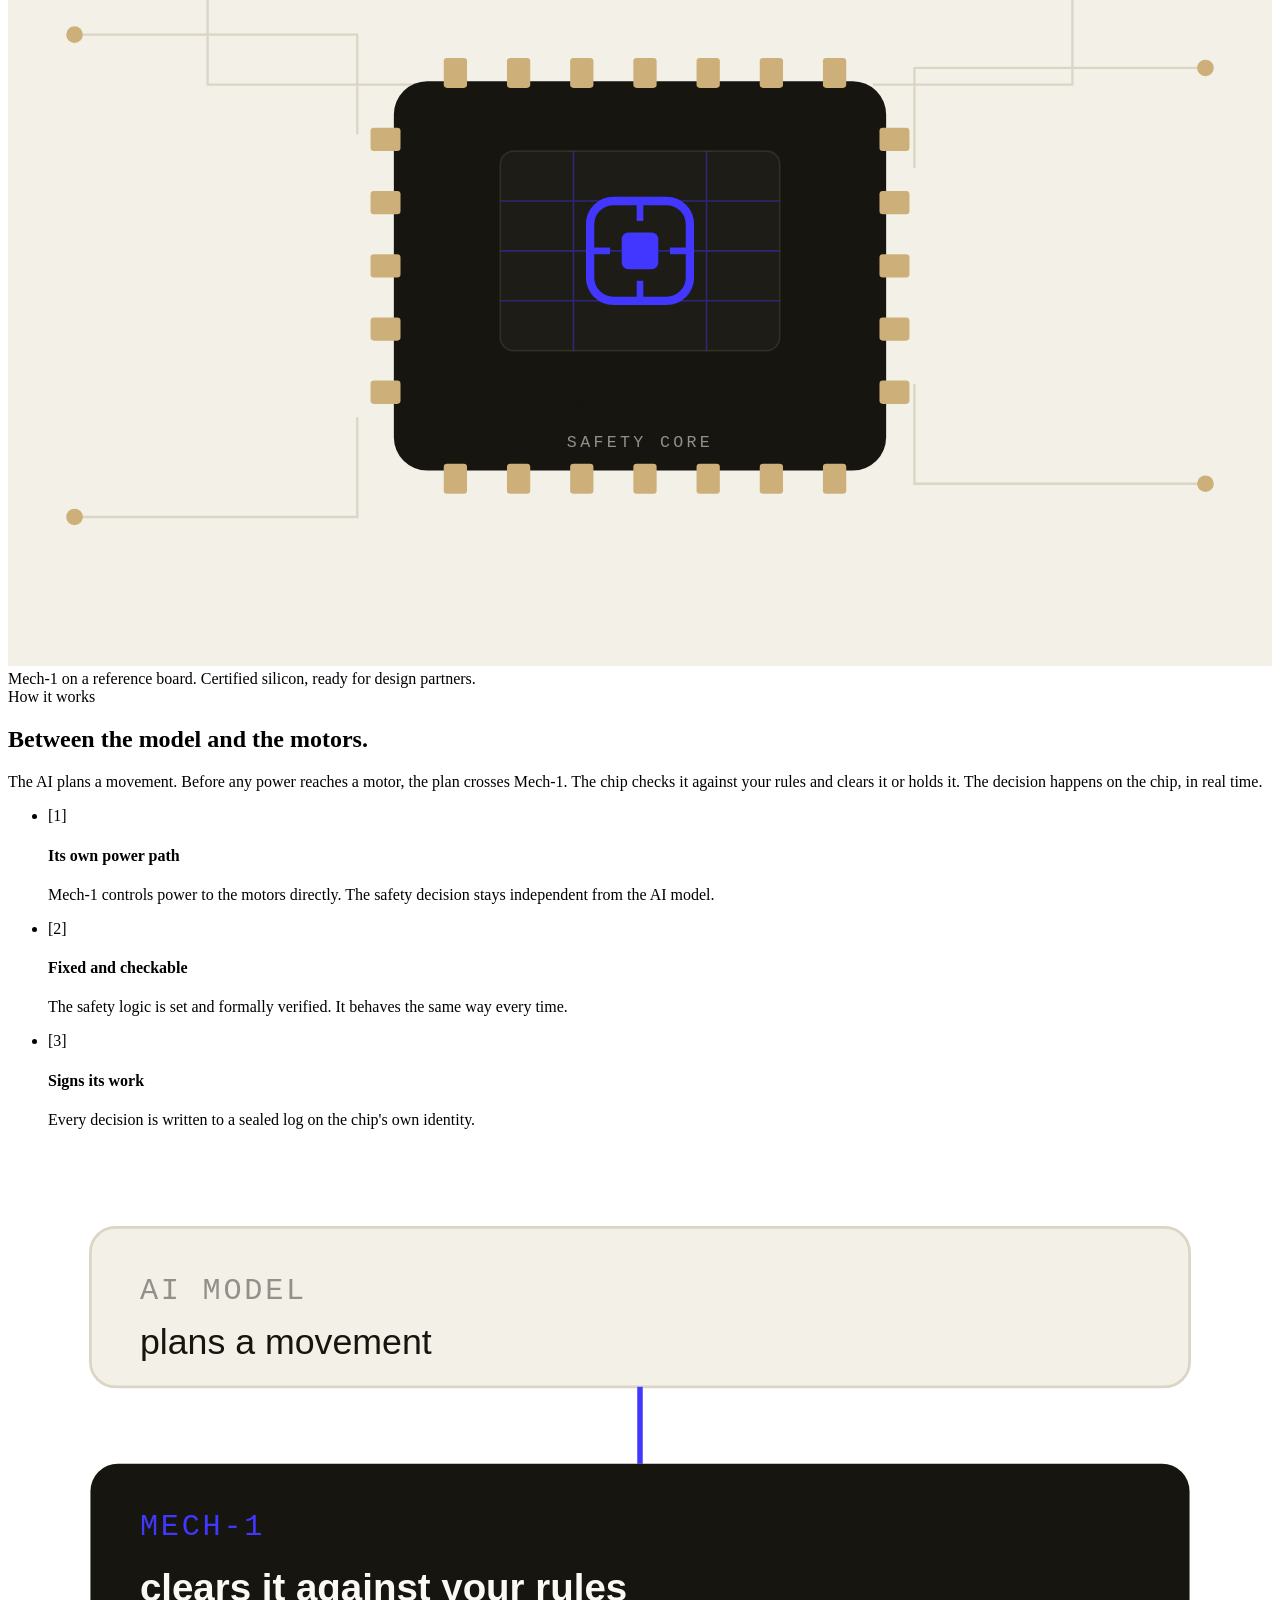
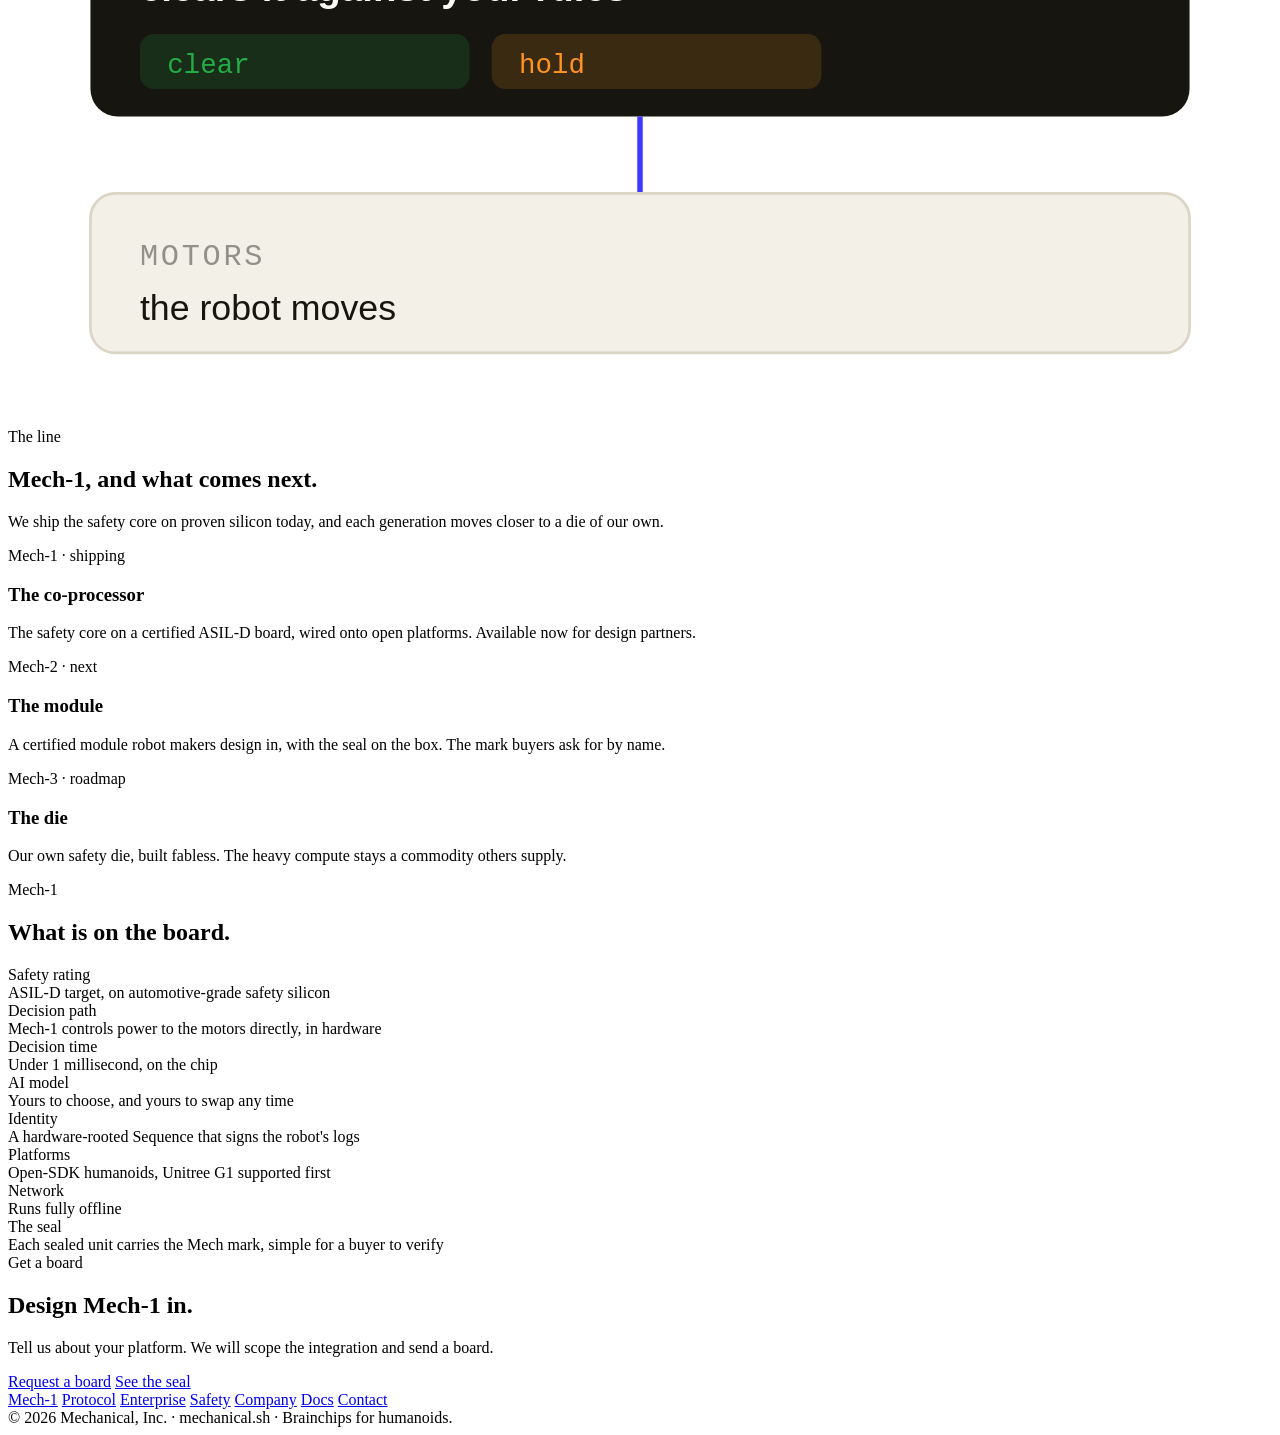
==== commit 1ec5b53b: "site: sidebar exact match — tight text-hug hover swipe, active=blue+icon no box, brand in-block, foo" ====
--- a/site/chips/index.html
+++ b/site/chips/index.html
@@ -29,9 +29,12 @@
       <a href="/safety/">Safety</a>
       <a href="/company/">Company</a>
     </nav>
-    <div class="nav-right">
-      <a class="btn btn-accent btn-plus" href="/enterprise/#contact">Talk to us</a>
-    </div>
+    <nav class="railfoot">
+      <a href="/protocol/">Docs</a>
+      <a href="https://github.com/mechanicalsh">GitHub</a>
+      <a href="/safety/">Security</a>
+      <a href="mailto:hello@mechanical.sh">Contact</a>
+    </nav>
   </div>
 </header>
 
